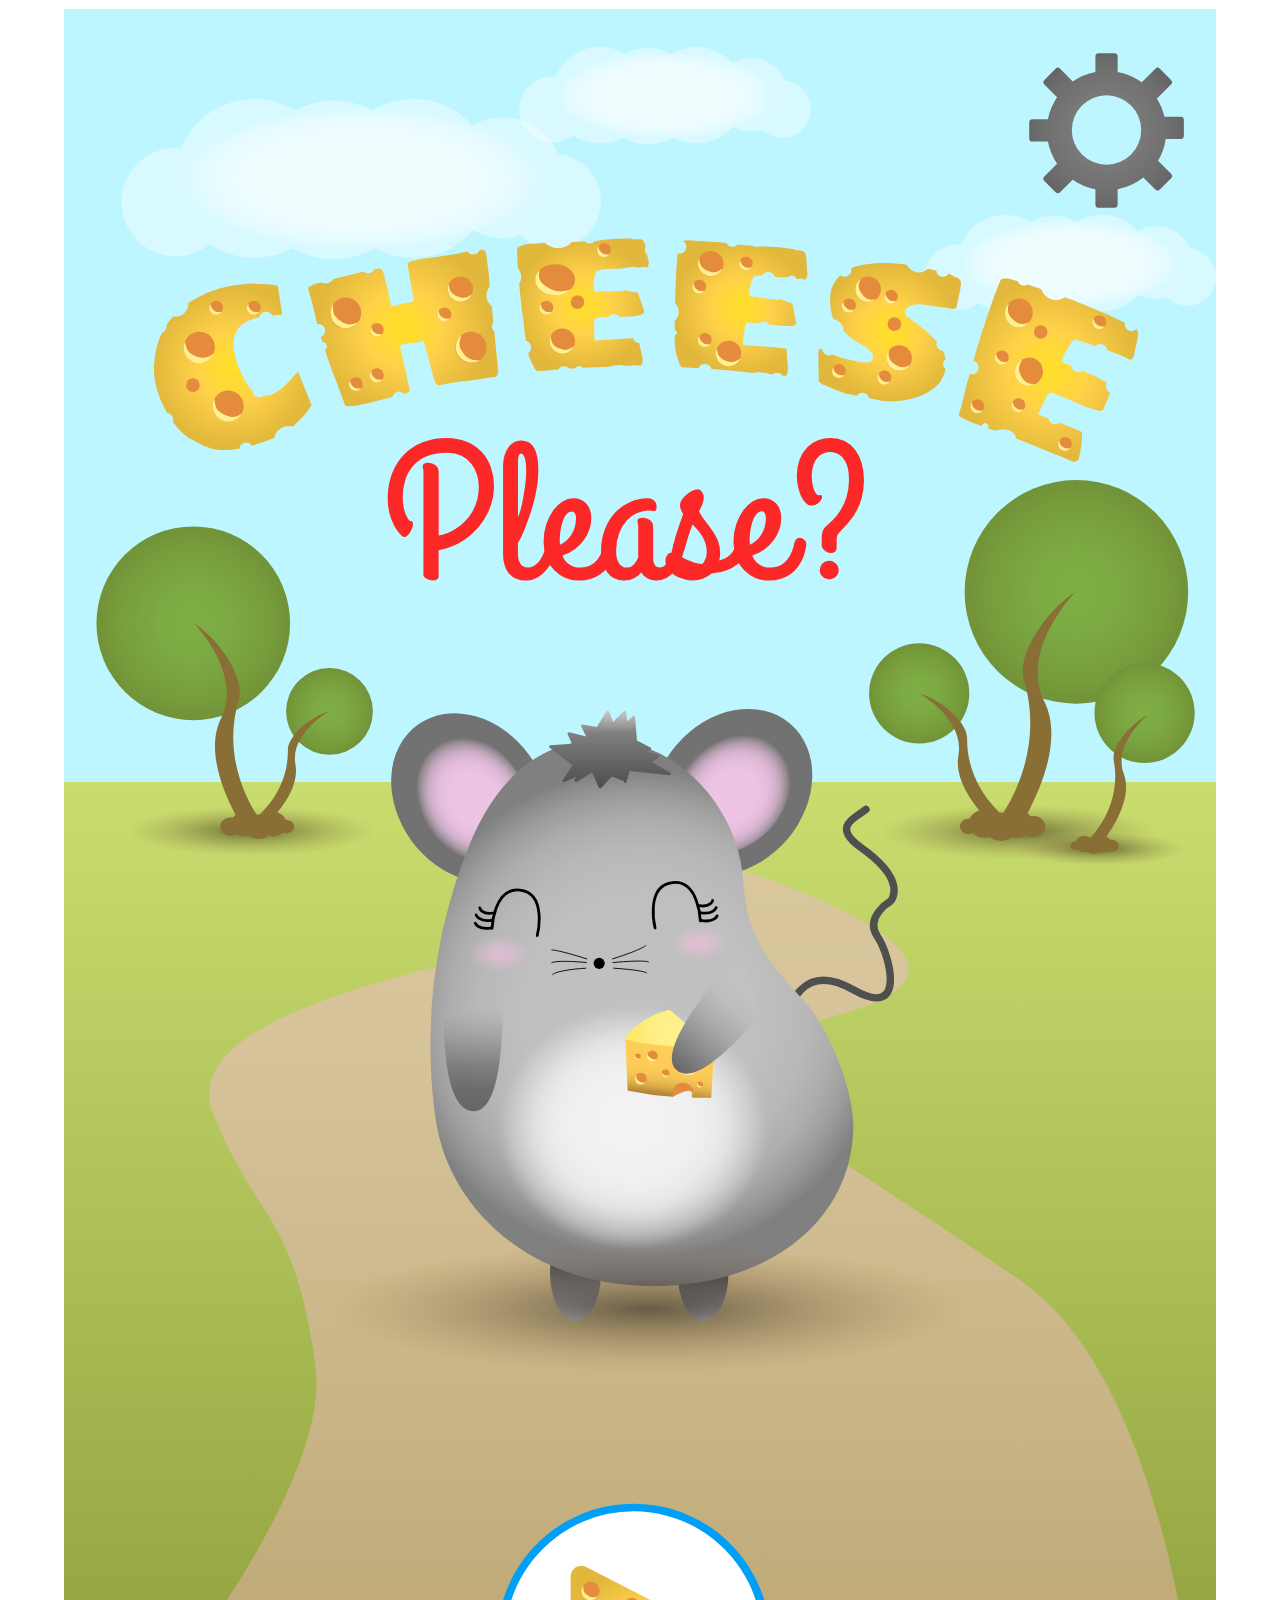
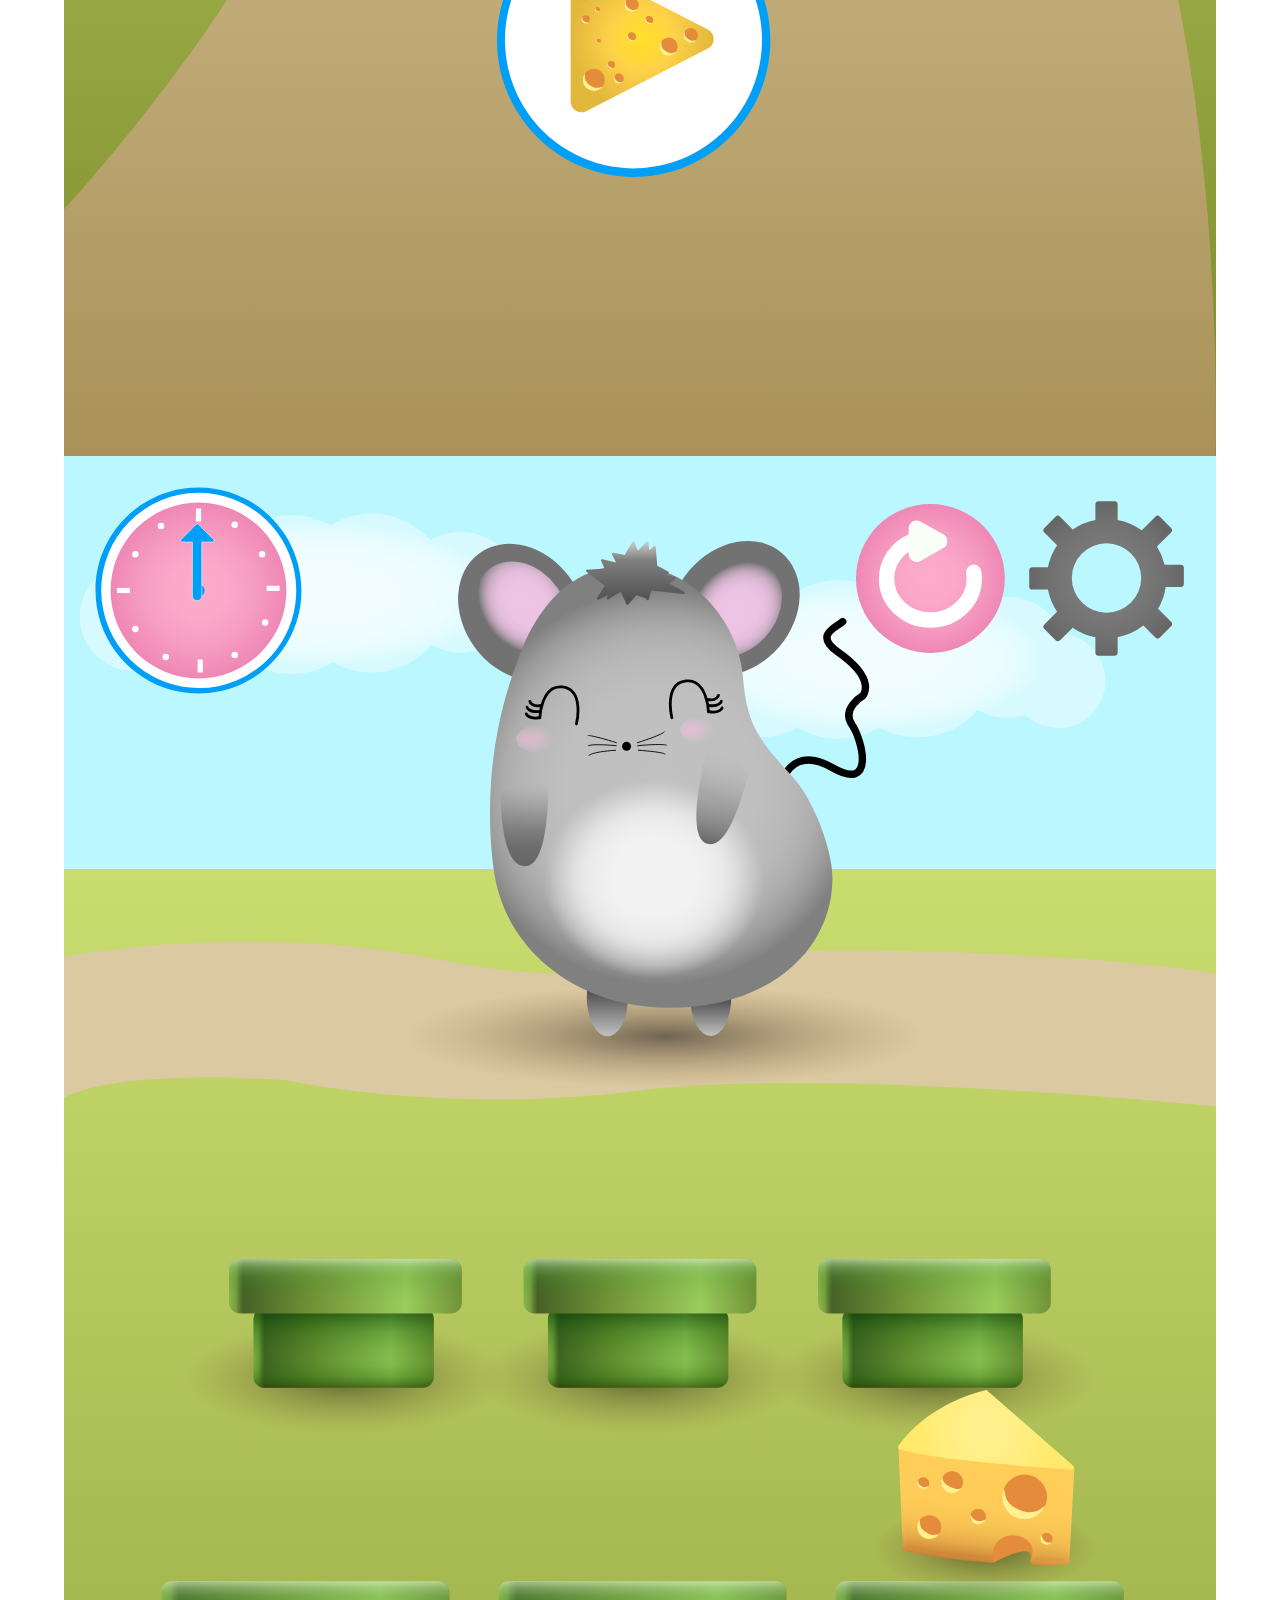
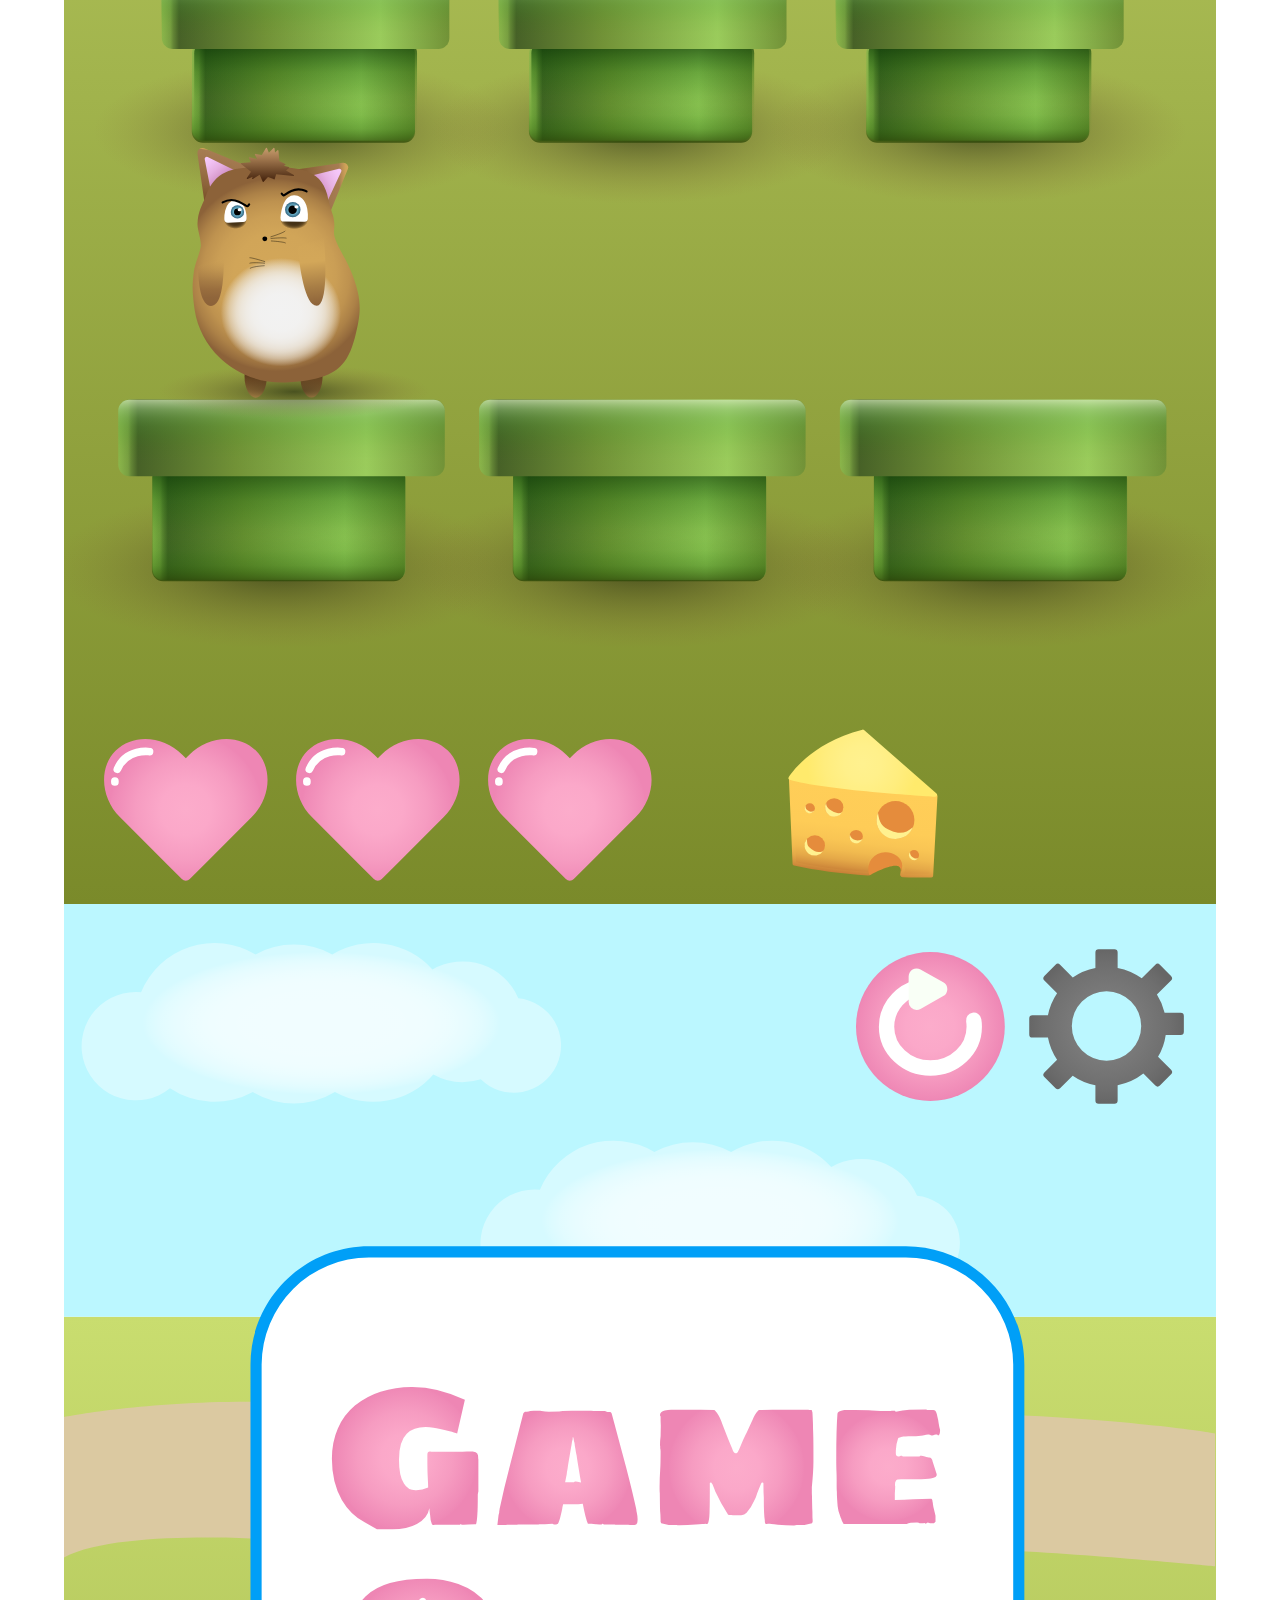
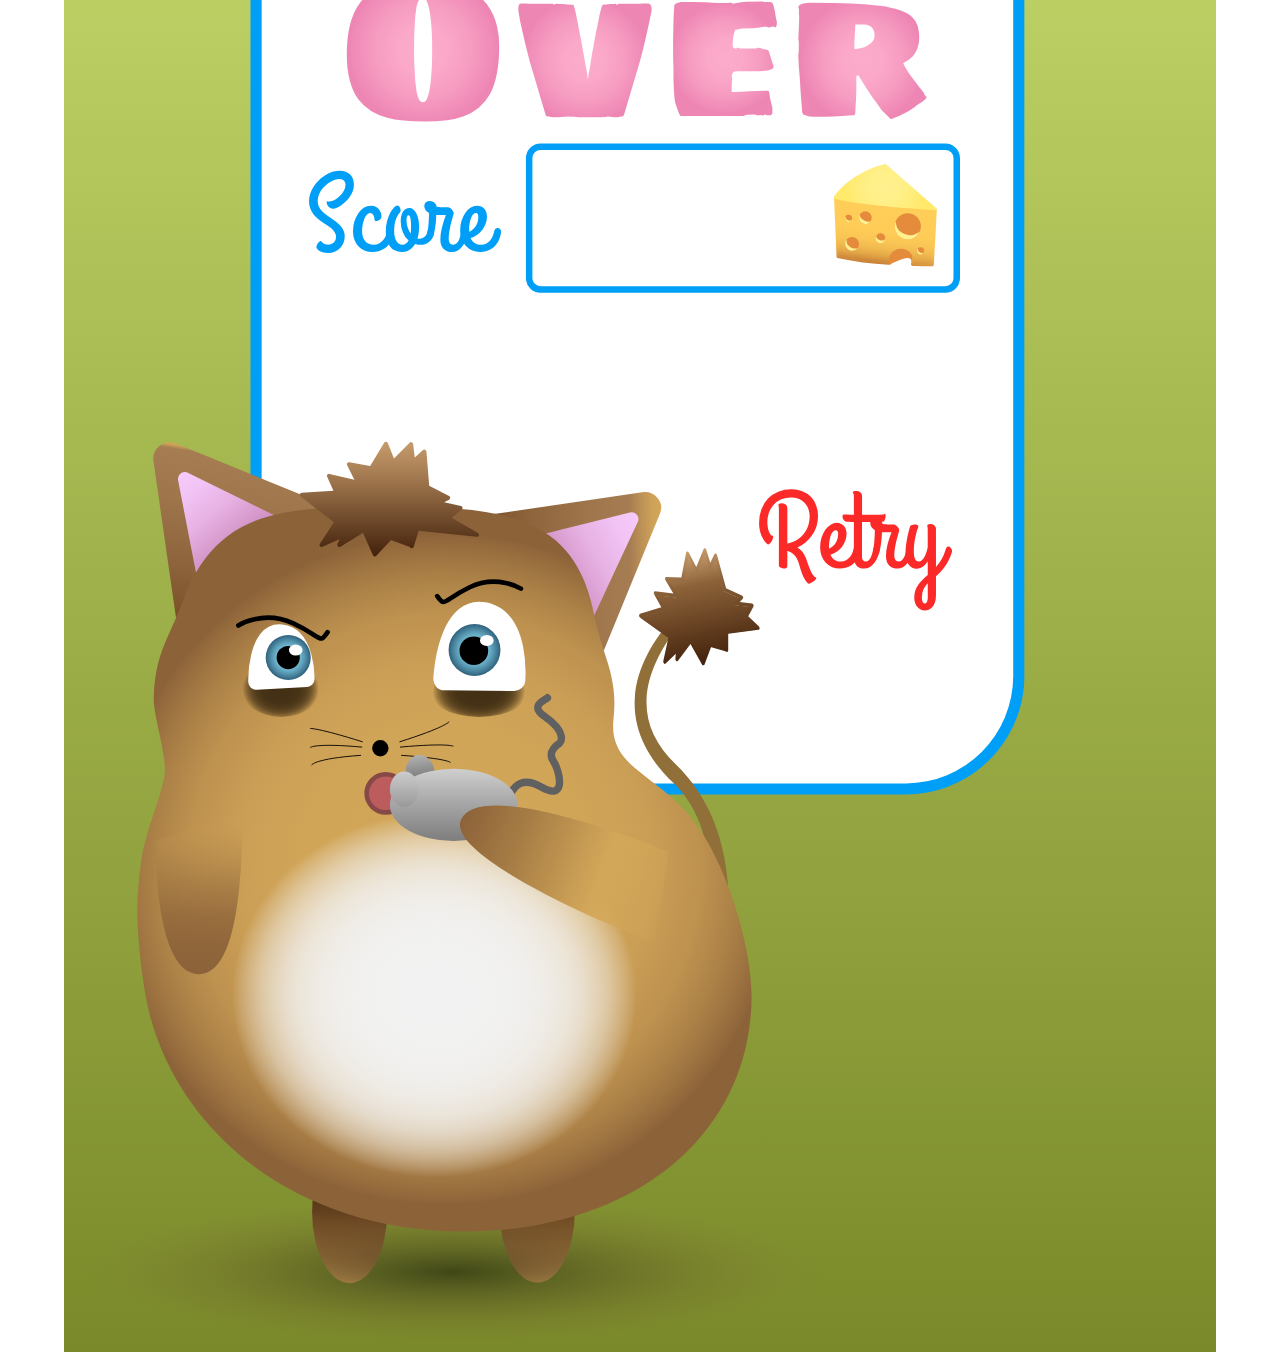
==== index.html @ aaf0aa00 "init" ====
<!DOCTYPE html>
<html lang="da">

<head>
    <meta charset="utf-8">
    <meta name="viewport" content="width=device-width, initial-scale=1.0">
    <title>Cheese Please?</title>
    <link rel="stylesheet" href="styles.css">
</head>

<body>

    <div id="screen">



        <div id="menu_background">
            <div id="play"></div>
            <div id="setting1"></div>
                    <div id="setting_open1">
                        <div id="mute1"></div>
                        <div id="switchicon1_1"></div>
                        <div id="switchicon2_1"></div>
                        <div id="close1"></div>
                    </div>
        </div>



        <div id=game>
            <div id="game_background">

                <div id="game_elements">
                    <div id="cat"></div>
                    <div id="cheese"></div>
                </div>

                <div id="game_ui">
                    <div id="points"></div>
                    <div id="energy1"></div>
                    <div id="energy2"></div>
                    <div id="energy3"></div>
                    <div id="clock"></div>
                    <div id="arrow"></div>
                    <div id="setting2"></div>
                    <div id="setting_open2">
                        <div id="mute2"></div>
                        <div id="switchicon1_2"></div>
                        <div id="switchicon2_2"></div>
                        <div id="close2"></div>
                    </div>
                    <div id="retry"></div>

                </div>


            </div>
        </div>


        <div id="gameover">
            <div id="gameover_background">
                <div id="retry"></div>
                <div id="setting3"></div>
                    <div id="setting_open3">
                        <div id="mute3"></div>
                        <div id="switchicon1_3"></div>
                        <div id="switchicon2_3"></div>
                        <div id="close3"></div>
                    </div>
                    <div id="retrytxt"></div>


            </div>

        </div>


    </div>




</body>

</html>
---- styles.css ----
#screen {}


/*--------------------- menu_background---------------------*/

#menu_background {
    background-image: url("grafik/start.svg");
    background-size: cover;
    width: 90vw;
    height: 160vw;
    margin: auto;
    position: relative;
}

#play {
    background-image: url("grafik/playbutton.svg");
    background-size: 100%;
    width: 25vw;
    height: 25vw;
    left: 32vw;
    top: 115vw;
    position: absolute;
}

#setting1 {
    background-image: url("grafik/settingsicon.svg");
    background-size: 100%;
    width: 15vw;
    height: 15vw;
    left: 74vw;
    top: 2vw;
    position: absolute;
}

/*


#setting_open1 {
    background-image: url("grafik/settings.svg");
    background-size: 100%;
    width: 90vw;
    height: 90vw;
    left: 1.5vw;
    top: 30vw;
    position: absolute;
}


#switchicon1_1 {
    background-image: url("grafik/switchicon1.svg");
    background-size: 100%;
    width: 20vw;
    height: 20vw;
    left: 55vw;
    top: 41vw;
    position: absolute;
}

#switchicon2_1 {
    background-image: url("grafik/switchicon2.svg");
    background-size: 100%;
    width: 20vw;
    height: 20vw;
    left: 55vw;
    top: 53vw;
    position: absolute;
}

#mute1 {
    background-image: url("grafik/mute.svg");
    background-size: 100%;
    width: 20vw;
    height: 20vw;
    left: 55vw;
    top: 28vw;
    position: absolute;
}

#close1 {
    background-image: url("grafik/close.svg");
    background-size: 100%;
    width: 15vw;
    height: 15vw;
    left: 68vw;
    top: 6vw;
    position: absolute;
}
*/


/*--------------------- game_background---------------------*/


#game_background {
    background-image: url("grafik/game.svg");
    background-size: cover;
    width: 90vw;
    height: 160vw;
    margin: auto;
    position: relative;
}

#cheese {
    background-image: url("grafik/cheese.svg");
    background-size: 100%;
    width: 30vw;
    height: 20vw;
    left: 57vw;
    top: 71vw;
    position: absolute;
}

#cat {
    background-image: url("grafik/cat.svg");
    background-size: 100%;
    width: 30vw;
    height: 25vw;
    left: 3vw;
    top: 100vw;
    position: absolute;
}



#energy1 {
    background-image: url("grafik/heart.svg");
    background-size: 100%;
    width: 15vw;
    height: 15vw;
    left: 2vw;
    top: 145vw;
    position: absolute;

}

#energy2 {
    background-image: url("grafik/heart.svg");
    background-size: 100%;
    width: 15vw;
    height: 15vw;
    left: 17vw;
    top: 145vw;
    position: absolute;
}

#energy3 {
    background-image: url("grafik/heart.svg");
    background-size: 100%;
    width: 15vw;
    height: 15vw;
    left: 32vw;
    top: 145vw;
    position: absolute;
}

#clock {
    background-image: url("grafik/clock.svg");
    background-size: 100%;
    width: 17vw;
    height: 17vw;
    left: 2vw;
    top: 2vw;
    position: absolute;

}

#arrow {
    background-image: url("grafik/arrow.svg");
    background-size: 100%;
    width: 4vw;
    height: 7vw;
    left: 8.4vw;
    top: 4.3vw;
    position: absolute;

}

#retry {
    background-image: url("grafik/retry.svg");
    background-size: 100%;
    width: 15vw;
    height: 15vw;
    left: 60vw;
    top: 2vw;
    position: absolute;

}


#setting2 {
    background-image: url("grafik/settingsicon.svg");
    background-size: 100%;
    width: 15vw;
    height: 15vw;
    left: 74vw;
    top: 2vw;
    position: absolute;
}

/*
#setting_open1 {
    background-image: url("grafik/settings.svg");
    background-size: 100%;
    width: 90vw;
    height: 90vw;
    left: 1.5vw;
    top: 30vw;
    position: absolute;
}

#setting_open2 {
    background-image: url("grafik/settings.svg");
    background-size: 100%;
    width: 90vw;
    height: 90vw;
    left: 1.5vw;
    top: 30vw;
    position: absolute;
}

#switchicon1_2 {
    background-image: url("grafik/switchicon1.svg");
    background-size: 100%;
    width: 20vw;
    height: 20vw;
    left: 55vw;
    top: 41vw;
    position: absolute;
}

#switchicon2_2 {
    background-image: url("grafik/switchicon2.svg");
    background-size: 100%;
    width: 20vw;
    height: 20vw;
    left: 55vw;
    top: 53vw;
    position: absolute;
}

#mute2 {
    background-image: url("grafik/mute.svg");
    background-size: 100%;
    width: 20vw;
    height: 20vw;
    left: 55vw;
    top: 28vw;
    position: absolute;
}

#close2 {
    background-image: url("grafik/close.svg");
    background-size: 100%;
    width: 15vw;
    height: 15vw;
    left: 68vw;
    top: 6vw;
    position: absolute;
}
*/

/* ------------------------ gameover-----------------------*/
#gameover_background {
    background-image: url("grafik/gameover.svg");
    background-size: cover;
    width: 90vw;
    height: 160vw;
    margin: auto;
    position: relative;
}

#retrytxt {
    background-image: url("grafik/retrytxt.svg");
    background-size: 100%;
    width: 25vw;
    height: 15vw;
    left: 50vw;
    top: 90vw;
    position: absolute;
    z-index: 1;
}



#setting3 {
    background-image: url("grafik/settingsicon.svg");
    background-size: 100%;
    width: 15vw;
    height: 15vw;
    left: 74vw;
    top: 2vw;
    position: absolute;
}

/*
#setting_open3 {
    background-image: url("grafik/settings.svg");
    background-size: 100%;
    width: 90vw;
    height: 90vw;
    left: 1.5vw;
    top: 30vw;
    position: absolute;
     z-index: 2;
}

#switchicon1_3 {
    background-image: url("grafik/switchicon1.svg");
    background-size: 100%;
    width: 20vw;
    height: 20vw;
    left: 55vw;
    top: 41vw;
    position: absolute;
}

#switchicon2_3 {
    background-image: url("grafik/switchicon2.svg");
    background-size: 100%;
    width: 20vw;
    height: 20vw;
    left: 55vw;
    top: 53vw;
    position: absolute;
}

#mute3 {
    background-image: url("grafik/mute.svg");
    background-size: 100%;
    width: 20vw;
    height: 20vw;
    left: 55vw;
    top: 28vw;
    position: absolute;
}

#close3 {
    background-image: url("grafik/close.svg");
    background-size: 100%;
    width: 15vw;
    height: 15vw;
    left: 68vw;
    top: 6vw;
    position: absolute;
}
*/
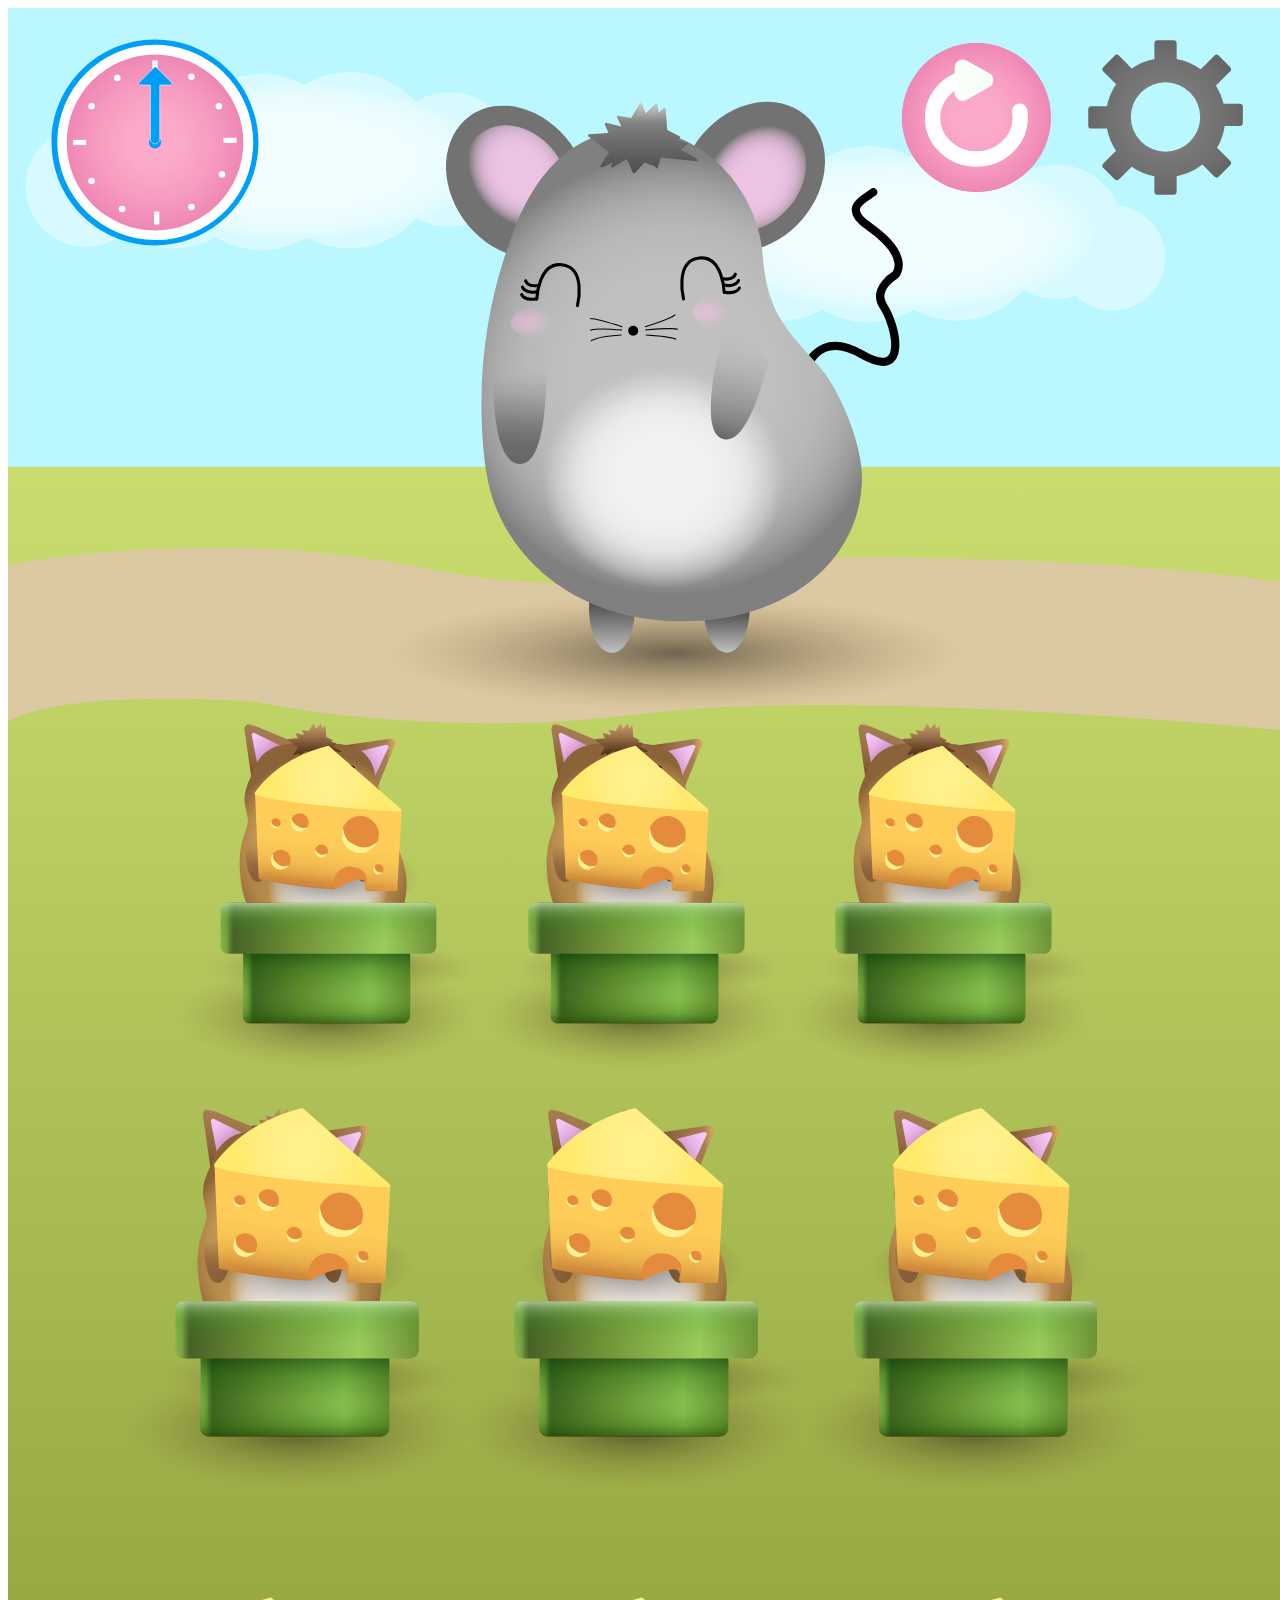
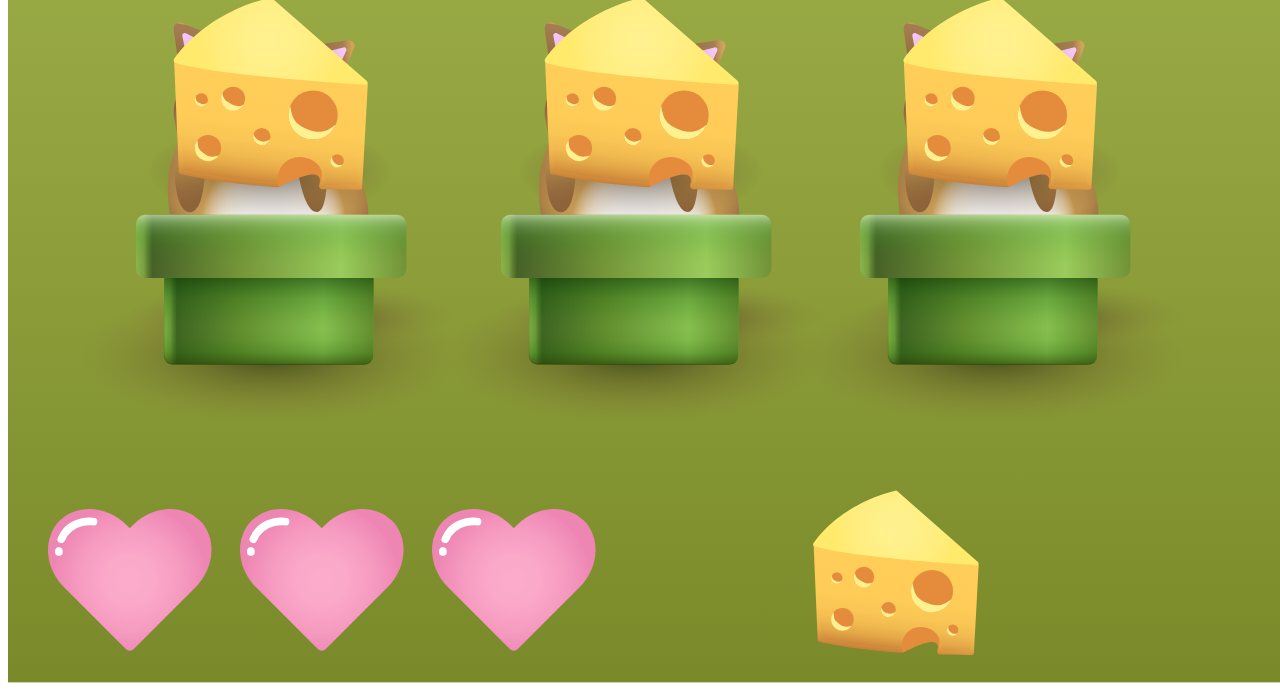
==== commit 6300891a: "animation1" ====
--- a/index.html
+++ b/index.html
@@ -14,25 +14,47 @@
 
 
 
+
         <div id="menu_background">
             <div id="play"></div>
-            <div id="setting1"></div>
-                    <div id="setting_open1">
-                        <div id="mute1"></div>
-                        <div id="switchicon1_1"></div>
-                        <div id="switchicon2_1"></div>
-                        <div id="close1"></div>
-                    </div>
+
         </div>
-
 
 
         <div id=game>
             <div id="game_background">
 
                 <div id="game_elements">
-                    <div id="cat"></div>
-                    <div id="cheese"></div>
+                    <div id="cat1" class="up_down"></div>
+                    <div id="cat2" class="up_down"></div>
+                    <div id="cat3" class="up_down"></div>
+                    <div id="cat4" class="up_down"></div>
+                    <div id="cat5" class="up_down"></div>
+                    <div id="cat6" class="up_down"></div>
+                    <div id="cat7" class="up_down"></div>
+                    <div id="cat8" class="up_down"></div>
+                    <div id="cat9" class="up_down"></div>
+
+                    <div id="cheese1" class="up_down"></div>
+                    <div id="cheese2" class="up_down"></div>
+                    <div id="cheese3" class="up_down"></div>
+                    <div id="cheese4" class="up_down"></div>
+                    <div id="cheese5" class="up_down"></div>
+                    <div id="cheese6" class="up_down"></div>
+                    <div id="cheese7" class="up_down"></div>
+                    <div id="cheese8" class="up_down"></div>
+                    <div id="cheese9" class="up_down"></div>
+
+                    <div id="tube1"></div>
+                    <div id="tube2"></div>
+                    <div id="tube3"></div>
+                    <div id="tube4"></div>
+                    <div id="tube5"></div>
+                    <div id="tube6"></div>
+                    <div id="tube7"></div>
+                    <div id="tube8"></div>
+                    <div id="tube9"></div>
+
                 </div>
 
                 <div id="game_ui">
@@ -41,14 +63,8 @@
                     <div id="energy2"></div>
                     <div id="energy3"></div>
                     <div id="clock"></div>
-                    <div id="arrow"></div>
-                    <div id="setting2"></div>
-                    <div id="setting_open2">
-                        <div id="mute2"></div>
-                        <div id="switchicon1_2"></div>
-                        <div id="switchicon2_2"></div>
-                        <div id="close2"></div>
-                    </div>
+                    <div id="arrow" class="roter"></div>
+
                     <div id="retry"></div>
 
                 </div>
@@ -61,13 +77,7 @@
         <div id="gameover">
             <div id="gameover_background">
                 <div id="retry"></div>
-                <div id="setting3"></div>
-                    <div id="setting_open3">
-                        <div id="mute3"></div>
-                        <div id="switchicon1_3"></div>
-                        <div id="switchicon2_3"></div>
-                        <div id="close3"></div>
-                    </div>
+
                     <div id="retrytxt"></div>
 
 
@@ -75,6 +85,13 @@
 
         </div>
 
+    <div id="setting"></div>
+                    <div id="setting_open">
+                        <div id="mute"></div>
+                        <div id="switchicon1"></div>
+                        <div id="switchicon2"></div>
+                        <div id="close"></div>
+                    </div>
 
     </div>
 
--- a/styles.css
+++ b/styles.css
@@ -1,41 +1,26 @@
-#screen {}
-
-
-/*--------------------- menu_background---------------------*/
-
-#menu_background {
-    background-image: url("grafik/start.svg");
-    background-size: cover;
-    width: 90vw;
-    height: 160vw;
-    margin: auto;
+#screen {
     position: relative;
-}
-
-#play {
-    background-image: url("grafik/playbutton.svg");
-    background-size: 100%;
-    width: 25vw;
-    height: 25vw;
-    left: 32vw;
-    top: 115vw;
-    position: absolute;
-}
-
-#setting1 {
+    width: 100vw;
+    height: 177.78vw;
+
+}
+
+
+/*--------------------- settings---------------------*/
+
+#setting {
     background-image: url("grafik/settingsicon.svg");
     background-size: 100%;
     width: 15vw;
     height: 15vw;
-    left: 74vw;
-    top: 2vw;
-    position: absolute;
-}
+    left: 83vw;
+    top: 1vw;
+    position: absolute;
+}
+
 
 /*
-
-
-#setting_open1 {
+#setting_open {
     background-image: url("grafik/settings.svg");
     background-size: 100%;
     width: 90vw;
@@ -45,8 +30,7 @@
     position: absolute;
 }
 
-
-#switchicon1_1 {
+#switchicon1 {
     background-image: url("grafik/switchicon1.svg");
     background-size: 100%;
     width: 20vw;
@@ -56,7 +40,7 @@
     position: absolute;
 }
 
-#switchicon2_1 {
+#switchicon2 {
     background-image: url("grafik/switchicon2.svg");
     background-size: 100%;
     width: 20vw;
@@ -66,7 +50,7 @@
     position: absolute;
 }
 
-#mute1 {
+#mute {
     background-image: url("grafik/mute.svg");
     background-size: 100%;
     width: 20vw;
@@ -76,7 +60,7 @@
     position: absolute;
 }
 
-#close1 {
+#close {
     background-image: url("grafik/close.svg");
     background-size: 100%;
     width: 15vw;
@@ -88,47 +72,369 @@
 */
 
 
-/*--------------------- game_background---------------------*/
-
+
+
+/*--------------------- START ---------------------*/
+
+/*
+#menu_background {
+
+    background-image: url("grafik/start.svg");
+    background-size: cover;
+    width: 100vw;
+    height: 177.78vw;
+    margin: auto;
+    position: absolute;
+}
+
+#play {
+    background-image: url("grafik/playbutton.svg");
+    background-size: 100%;
+    width: 25vw;
+    height: 25vw;
+    left: 32vw;
+    top: 115vw;
+    position: absolute;
+}
+*/
+
+
+
+
+
+
+/*--------------------- GAME ---------------------*/
+
+#game {
+    position: absolute;
+    width: 100vw;
+    height: 177.78vw;
+}
 
 #game_background {
-    background-image: url("grafik/game.svg");
+    background-image: url("grafik/gamescreen.svg");
     background-size: cover;
-    width: 90vw;
-    height: 160vw;
+    width: 100vw;
+    height: 177.78vw;
     margin: auto;
     position: relative;
 }
 
-#cheese {
+/*--------------------- game element---------------------*/
+
+/*-----------cheese-----------*/
+#cheese1 {
+    background-image: url("grafik/cheese.svg");
+    background-size: 100%;
+    width: 25vw;
+    height: 17vw;
+    left: 12.5vw;
+    top: 56vw;
+    position: absolute;
+}
+
+#cheese2 {
+    background-image: url("grafik/cheese.svg");
+    background-size: 100%;
+    width: 25vw;
+    height: 17vw;
+    left: 36.5vw;
+    top: 56vw;
+    position: absolute;
+}
+
+#cheese3 {
+    background-image: url("grafik/cheese.svg");
+    background-size: 100%;
+    width: 25vw;
+    height: 17vw;
+    left: 60.5vw;
+    top: 56vw;
+    position: absolute;
+}
+
+#cheese4 {
     background-image: url("grafik/cheese.svg");
     background-size: 100%;
     width: 30vw;
     height: 20vw;
-    left: 57vw;
-    top: 71vw;
-    position: absolute;
-}
-
-#cat {
-    background-image: url("grafik/cat.svg");
-    background-size: 100%;
-    width: 30vw;
-    height: 25vw;
-    left: 3vw;
+    left: 8vw;
+    top: 84vw;
+    position: absolute;
+}
+
+#cheese5 {
+    background-image: url("grafik/cheese.svg");
+    background-size: 100%;
+    width: 30vw;
+    height: 20vw;
+    left: 34vw;
+    top: 84vw;
+    position: absolute;
+}
+
+#cheese6 {
+    background-image: url("grafik/cheese.svg");
+    background-size: 100%;
+    width: 30vw;
+    height: 20vw;
+    left: 61vw;
+    top: 84vw;
+    position: absolute;
+}
+
+#cheese7 {
+    background-image: url("grafik/cheese.svg");
+    background-size: 100%;
+    width: 33vw;
+    height: 23vw;
+    left: 4vw;
+    top: 122vw;
+    position: absolute;
+}
+
+#cheese8 {
+    background-image: url("grafik/cheese.svg");
+    background-size: 100%;
+    width: 33vw;
+    height: 23vw;
+    left: 33vw;
+    top: 122vw;
+    position: absolute;
+}
+
+#cheese9 {
+    background-image: url("grafik/cheese.svg");
+    background-size: 100%;
+    width: 33vw;
+    height: 23vw;
+    left: 61vw;
+    top: 122vw;
+    position: absolute;
+}
+
+/*-----------cat-----------*/
+#cat1 {
+    background-image: url("grafik/cat.svg");
+    background-size: 100%;
+    width: 30vw;
+    height: 25vw;
+    left: 11vw;
+    top: 55vw;
+    position: absolute;
+}
+
+#cat2 {
+    background-image: url("grafik/cat.svg");
+    background-size: 100%;
+    width: 30vw;
+    height: 25vw;
+    left: 35vw;
+    top: 55vw;
+    position: absolute;
+}
+
+#cat3 {
+    background-image: url("grafik/cat.svg");
+    background-size: 100%;
+    width: 30vw;
+    height: 25vw;
+    left: 59vw;
+    top: 55vw;
+    position: absolute;
+}
+
+#cat4 {
+    background-image: url("grafik/cat.svg");
+    background-size: 100%;
+    width: 33vw;
+    height: 25vw;
+    left: 7vw;
+    top: 85vw;
+    position: absolute;
+}
+
+#cat5 {
+    background-image: url("grafik/cat.svg");
+    background-size: 100%;
+    width: 33vw;
+    height: 25vw;
+    left: 34vw;
+    top: 85vw;
+    position: absolute;
+}
+
+#cat6 {
+    background-image: url("grafik/cat.svg");
+    background-size: 100%;
+    width: 33vw;
+    height: 25vw;
+    left: 61vw;
+    top: 85vw;
+    position: absolute;
+}
+
+#cat7 {
+    background-image: url("grafik/cat.svg");
+    background-size: 100%;
+    width: 36vw;
+    height: 27vw;
+    left: 4vw;
+    top: 125vw;
+    position: absolute;
+}
+
+#cat8 {
+    background-image: url("grafik/cat.svg");
+    background-size: 100%;
+    width: 36vw;
+    height: 27vw;
+    left: 33vw;
+    top: 125vw;
+    position: absolute;
+}
+
+#cat9 {
+    background-image: url("grafik/cat.svg");
+    background-size: 100%;
+    width: 36vw;
+    height: 27vw;
+    left: 61vw;
+    top: 125vw;
+    position: absolute;
+}
+
+
+
+.up_down {
+    animation-name: up_down_kf;
+    animation-duration: 1.5s;
+    animation-iteration-count: infinite;
+
+
+}
+
+
+@keyframes up_down_kf {
+
+    0%,
+    100% {
+        transform: translateY(15vw);
+    }
+
+    50% {
+        transform: translateY(0vw);
+    }
+
+
+}
+
+
+
+
+
+/*-----------tube-----------*/
+#tube1 {
+    background-image: url("grafik/tube.svg");
+    background-size: 100%;
+    width: 30vw;
+    height: 18vw;
+    left: 5.5vw;
+    top: 140vw;
+    position: absolute;
+}
+
+#tube2 {
+    background-image: url("grafik/tube.svg");
+    background-size: 100%;
+    width: 30vw;
+    height: 18vw;
+    left: 34vw;
+    top: 140vw;
+    position: absolute;
+}
+
+#tube3 {
+    background-image: url("grafik/tube.svg");
+    background-size: 100%;
+    width: 30vw;
+    height: 18vw;
+    left: 62vw;
+    top: 140vw;
+    position: absolute;
+}
+
+
+#tube4 {
+    background-image: url("grafik/tube.svg");
+    background-size: 100%;
+    width: 27vw;
+    height: 16vw;
+    left: 9vw;
     top: 100vw;
     position: absolute;
 }
 
-
-
+#tube5 {
+    background-image: url("grafik/tube.svg");
+    background-size: 100%;
+    width: 27vw;
+    height: 16vw;
+    left: 35.5vw;
+    top: 100vw;
+    position: absolute;
+}
+
+#tube6 {
+    background-image: url("grafik/tube.svg");
+    background-size: 100%;
+    width: 27vw;
+    height: 16vw;
+    left: 62vw;
+    top: 100vw;
+    position: absolute;
+}
+
+
+#tube7 {
+    background-image: url("grafik/tube.svg");
+    background-size: 100%;
+    width: 24vw;
+    height: 15vw;
+    left: 13vw;
+    top: 69vw;
+    position: absolute;
+}
+
+#tube8 {
+    background-image: url("grafik/tube.svg");
+    background-size: 100%;
+    width: 24vw;
+    height: 15vw;
+    left: 37vw;
+    top: 69vw;
+    position: absolute;
+}
+
+#tube9 {
+    background-image: url("grafik/tube.svg");
+    background-size: 100%;
+    width: 24vw;
+    height: 15vw;
+    left: 61vw;
+    top: 69vw;
+    position: absolute;
+}
+
+
+/*--------------------- game UI---------------------*/
 #energy1 {
     background-image: url("grafik/heart.svg");
     background-size: 100%;
     width: 15vw;
     height: 15vw;
     left: 2vw;
-    top: 145vw;
+    top: 162vw;
     position: absolute;
 
 }
@@ -139,7 +445,7 @@
     width: 15vw;
     height: 15vw;
     left: 17vw;
-    top: 145vw;
+    top: 162vw;
     position: absolute;
 }
 
@@ -149,7 +455,7 @@
     width: 15vw;
     height: 15vw;
     left: 32vw;
-    top: 145vw;
+    top: 162vw;
     position: absolute;
 }
 
@@ -158,10 +464,9 @@
     background-size: 100%;
     width: 17vw;
     height: 17vw;
-    left: 2vw;
+    left: 3vw;
     top: 2vw;
     position: absolute;
-
 }
 
 #arrow {
@@ -169,104 +474,62 @@
     background-size: 100%;
     width: 4vw;
     height: 7vw;
-    left: 8.4vw;
-    top: 4.3vw;
-    position: absolute;
-
-}
+    left: 9.5vw;
+    top: 3.6vw;
+    position: absolute;
+
+}
+
+
+.roter {
+    animation-name: roter_kf;
+    animation-duration: 60s;
+    animation-iteration-count: infinite;
+    animation-timing-function: linear;
+    transform-origin: bottom;
+}
+
+
+@keyframes roter_kf {
+    0% {
+        transform: rotate(0deg);
+
+    }
+
+    100% {
+        transform: rotate(360deg);
+    }
+}
+
 
 #retry {
     background-image: url("grafik/retry.svg");
     background-size: 100%;
     width: 15vw;
     height: 15vw;
-    left: 60vw;
-    top: 2vw;
-    position: absolute;
-
-}
-
-
-#setting2 {
-    background-image: url("grafik/settingsicon.svg");
-    background-size: 100%;
-    width: 15vw;
-    height: 15vw;
-    left: 74vw;
-    top: 2vw;
-    position: absolute;
-}
-
+    left: 68vw;
+    top: 1vw;
+    position: absolute;
+
+}
+
+
+
+
+
+/* ------------------------ GAMEOVER-----------------------*/
 /*
-#setting_open1 {
-    background-image: url("grafik/settings.svg");
-    background-size: 100%;
-    width: 90vw;
-    height: 90vw;
-    left: 1.5vw;
-    top: 30vw;
-    position: absolute;
-}
-
-#setting_open2 {
-    background-image: url("grafik/settings.svg");
-    background-size: 100%;
-    width: 90vw;
-    height: 90vw;
-    left: 1.5vw;
-    top: 30vw;
-    position: absolute;
-}
-
-#switchicon1_2 {
-    background-image: url("grafik/switchicon1.svg");
-    background-size: 100%;
-    width: 20vw;
-    height: 20vw;
-    left: 55vw;
-    top: 41vw;
-    position: absolute;
-}
-
-#switchicon2_2 {
-    background-image: url("grafik/switchicon2.svg");
-    background-size: 100%;
-    width: 20vw;
-    height: 20vw;
-    left: 55vw;
-    top: 53vw;
-    position: absolute;
-}
-
-#mute2 {
-    background-image: url("grafik/mute.svg");
-    background-size: 100%;
-    width: 20vw;
-    height: 20vw;
-    left: 55vw;
-    top: 28vw;
-    position: absolute;
-}
-
-#close2 {
-    background-image: url("grafik/close.svg");
-    background-size: 100%;
-    width: 15vw;
-    height: 15vw;
-    left: 68vw;
-    top: 6vw;
-    position: absolute;
-}
-*/
-
-/* ------------------------ gameover-----------------------*/
+#gameover {
+    position: absolute;
+}
+
 #gameover_background {
     background-image: url("grafik/gameover.svg");
     background-size: cover;
-    width: 90vw;
-    height: 160vw;
+    width: 100vw;
+    height: 177.78vw;
     margin: auto;
-    position: relative;
+
 }
 
 #retrytxt {
@@ -279,68 +542,4 @@
     position: absolute;
     z-index: 1;
 }
-
-
-
-#setting3 {
-    background-image: url("grafik/settingsicon.svg");
-    background-size: 100%;
-    width: 15vw;
-    height: 15vw;
-    left: 74vw;
-    top: 2vw;
-    position: absolute;
-}
-
-/*
-#setting_open3 {
-    background-image: url("grafik/settings.svg");
-    background-size: 100%;
-    width: 90vw;
-    height: 90vw;
-    left: 1.5vw;
-    top: 30vw;
-    position: absolute;
-     z-index: 2;
-}
-
-#switchicon1_3 {
-    background-image: url("grafik/switchicon1.svg");
-    background-size: 100%;
-    width: 20vw;
-    height: 20vw;
-    left: 55vw;
-    top: 41vw;
-    position: absolute;
-}
-
-#switchicon2_3 {
-    background-image: url("grafik/switchicon2.svg");
-    background-size: 100%;
-    width: 20vw;
-    height: 20vw;
-    left: 55vw;
-    top: 53vw;
-    position: absolute;
-}
-
-#mute3 {
-    background-image: url("grafik/mute.svg");
-    background-size: 100%;
-    width: 20vw;
-    height: 20vw;
-    left: 55vw;
-    top: 28vw;
-    position: absolute;
-}
-
-#close3 {
-    background-image: url("grafik/close.svg");
-    background-size: 100%;
-    width: 15vw;
-    height: 15vw;
-    left: 68vw;
-    top: 6vw;
-    position: absolute;
-}
 */
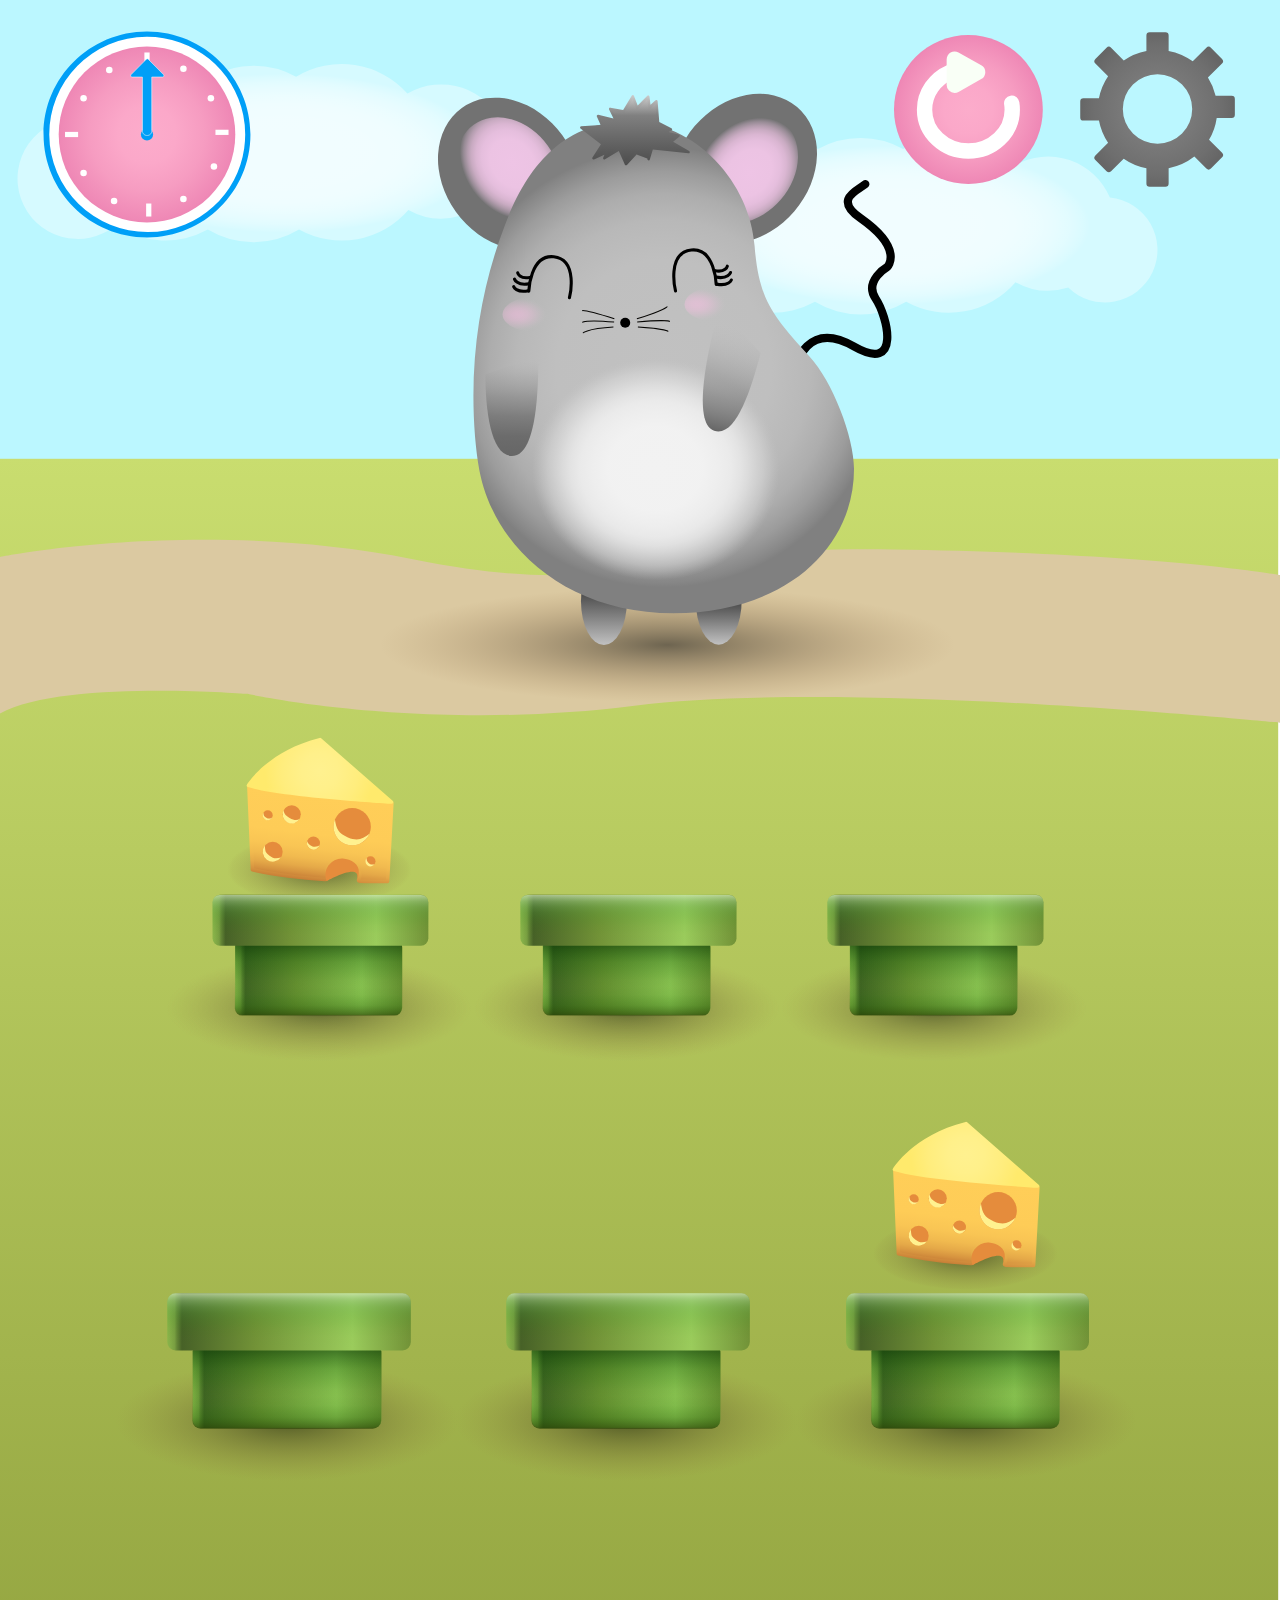
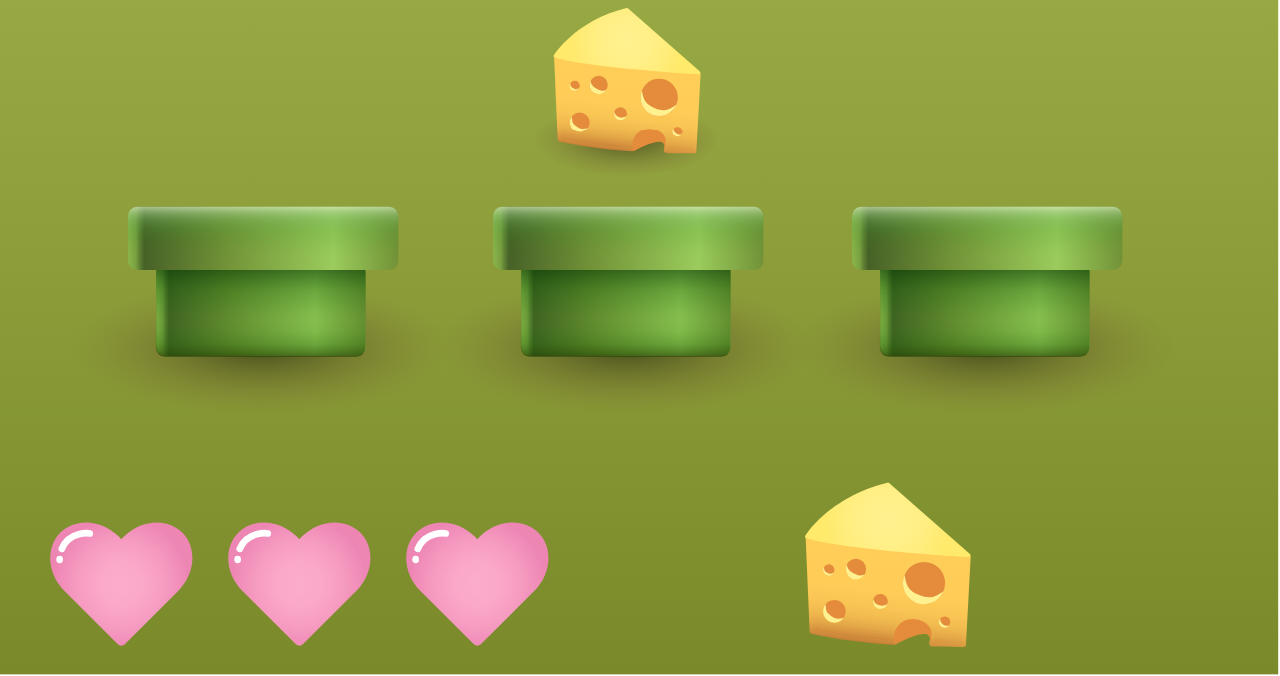
==== commit 1e1fd912: "03.02.05" ====
--- a/index.html
+++ b/index.html
@@ -1,11 +1,12 @@
 <!DOCTYPE html>
-<html lang="da">
+<html lang="en">
 
 <head>
     <meta charset="utf-8">
     <meta name="viewport" content="width=device-width, initial-scale=1.0">
     <title>Cheese Please?</title>
     <link rel="stylesheet" href="styles.css">
+    <link href="https://fonts.googleapis.com/css?family=Sigmar+One" rel="stylesheet">
 </head>
 
 <body>
@@ -14,36 +15,19 @@
 
 
 
-
-        <div id="menu_background">
-            <div id="play"></div>
-
-        </div>
-
-
         <div id=game>
             <div id="game_background">
 
                 <div id="game_elements">
-                    <div id="cat1" class="up_down"></div>
-                    <div id="cat2" class="up_down"></div>
-                    <div id="cat3" class="up_down"></div>
-                    <div id="cat4" class="up_down"></div>
-                    <div id="cat5" class="up_down"></div>
-                    <div id="cat6" class="up_down"></div>
-                    <div id="cat7" class="up_down"></div>
-                    <div id="cat8" class="up_down"></div>
-                    <div id="cat9" class="up_down"></div>
 
-                    <div id="cheese1" class="up_down"></div>
-                    <div id="cheese2" class="up_down"></div>
-                    <div id="cheese3" class="up_down"></div>
-                    <div id="cheese4" class="up_down"></div>
-                    <div id="cheese5" class="up_down"></div>
-                    <div id="cheese6" class="up_down"></div>
-                    <div id="cheese7" class="up_down"></div>
-                    <div id="cheese8" class="up_down"></div>
-                    <div id="cheese9" class="up_down"></div>
+
+                    <div id="element1" class="type2 box1"></div>
+                    <div id="element2" class="type2 box6"></div>
+                    <div id="element3" class="type2 box8"></div>
+
+
+
+
 
                     <div id="tube1"></div>
                     <div id="tube2"></div>
@@ -57,11 +41,17 @@
 
                 </div>
 
+
                 <div id="game_ui">
-                    <div id="points"></div>
-                    <div id="energy1"></div>
-                    <div id="energy2"></div>
-                    <div id="energy3"></div>
+
+
+                    <div id="energy">
+                        <div id="heart1" class="heart"></div>
+                        <div id="heart2" class="heart"></div>
+                        <div id="heart3" class="heart"></div>
+                    </div>
+
+
                     <div id="clock"></div>
                     <div id="arrow" class="roter"></div>
 
@@ -73,30 +63,49 @@
             </div>
         </div>
 
+        <div id="start" class="hide">
+            <div id="play"></div>
 
-        <div id="gameover">
+        </div>
+
+
+        <div id="gameover" class="hide">
             <div id="gameover_background">
                 <div id="retry"></div>
 
-                    <div id="retrytxt"></div>
+                <div id="retrytxt"></div>
 
 
             </div>
 
         </div>
 
-    <div id="setting"></div>
-                    <div id="setting_open">
-                        <div id="mute"></div>
-                        <div id="switchicon1"></div>
-                        <div id="switchicon2"></div>
-                        <div id="close"></div>
-                    </div>
+        <div id="victory" class="hide">
+            <div id="victory_background"></div>
+            <div id="retry"></div>
+
+            <div id="retrytxt"></div>
+
+
+        </div>
+
+
+        <div id="setting_open" class="hide">
+            <div id="sound"></div>
+            <div id="mute"></div>
+            <div id="switchbox1"></div>
+            <div id="switch1"></div>
+            <div id="switchbox2"></div>
+            <div id="switch2"></div>
+            <div id="close"></div>
+        </div>
+        <div id="setting"></div>
 
     </div>
 
+    <div id="score"></div>
 
-
+    <script src="script.js"></script>
 
 </body>
 
--- a/styles.css
+++ b/styles.css
@@ -2,8 +2,137 @@
     position: relative;
     width: 100vw;
     height: 177.78vw;
-
-}
+    overflow: hidden;
+
+    /*  touch-action: none;*/
+    -moz-user-select: none;
+    -webkit-user-select: none;
+    user-select: none;
+
+}
+
+body {
+    margin: 0;
+}
+
+
+
+/*---------------------- effekter ---------------------*/
+
+.hide {
+    visibility: hidden;
+}
+
+.show {
+    visibility: visible;
+}
+
+.blur {
+    filter: blur(5px) brightness(80%);
+}
+
+
+.fade_out {
+    animation-name: fadeout_kf;
+    animation-duration: .5s;
+    animation-iteration-count: 1;
+    animation-fill-mode: forwards;
+}
+
+@keyframes fadeout_kf {
+    0% {
+        opacity: 1;
+    }
+
+    100% {
+        opacity: 0;
+    }
+}
+
+.pulse {
+    animation-name: pulse_kf;
+    animation-duration: 0.7s;
+    animation-iteration-count: infinite;
+    animation-direction: alternate;
+    animation-timing-function: ease-in;
+}
+
+
+@keyframes pulse_kf {
+    0% {
+        transform: scale(0.9);
+    }
+
+    100% {
+        transform: scale(1);
+    }
+}
+
+
+
+
+
+.slide {
+    animation-name: slide_kf;
+    animation-duration: 1.5s;
+    animation-iteration-count: 1;
+}
+
+@keyframes slide_kf {
+
+    0%,
+    100% {
+        transform: translateX(7vw);
+    }
+
+    50% {
+        transform: translateX(0vw);
+    }
+}
+
+
+
+
+.up_down {
+    animation-name: up_down_kf;
+    animation-duration: 1.5s;
+    animation-iteration-count: infinite;
+}
+
+@keyframes up_down_kf {
+
+    0%,
+    100% {
+        transform: translateY(17vw);
+    }
+
+    50% {
+        transform: translateY(0vw);
+    }
+}
+
+
+
+
+
+.dissappear {
+    animation-name: dissappear_kf;
+    animation-duration: .5s;
+    animation-iteration-count: 1;
+    animation-timing-function: cubic-bezier(.59, -0.56, .77, 1.34);
+    animation-fill-mode: forwards;
+}
+
+@keyframes dissappear_kf {
+    from {
+        transform: scale(1);
+    }
+
+    to {
+        transform: scale(0);
+    }
+}
+
 
 
 /*--------------------- settings---------------------*/
@@ -18,10 +147,8 @@
     position: absolute;
 }
 
-
-/*
 #setting_open {
-    background-image: url("grafik/settings.svg");
+    background-image: url("grafik/setting.svg");
     background-size: 100%;
     width: 90vw;
     height: 90vw;
@@ -30,35 +157,49 @@
     position: absolute;
 }
 
-#switchicon1 {
-    background-image: url("grafik/switchicon1.svg");
+#switchbox1 {
+    background-image: url("grafik/switchbox.svg");
     background-size: 100%;
     width: 20vw;
     height: 20vw;
     left: 55vw;
-    top: 41vw;
-    position: absolute;
-}
-
-#switchicon2 {
-    background-image: url("grafik/switchicon2.svg");
+    top: 30vw;
+    position: absolute;
+}
+
+#switch1 {
+    background-image: url("grafik/switch.svg");
     background-size: 100%;
     width: 20vw;
     height: 20vw;
     left: 55vw;
-    top: 53vw;
-    position: absolute;
-}
-
-#mute {
-    background-image: url("grafik/mute.svg");
+    top: 30vw;
+    position: absolute;
+}
+
+#switchbox2 {
+    background-image: url("grafik/switchbox.svg");
     background-size: 100%;
     width: 20vw;
     height: 20vw;
     left: 55vw;
-    top: 28vw;
-    position: absolute;
-}
+    top: 43vw;
+    position: absolute;
+}
+
+#switch2 {
+    background-image: url("grafik/switch.svg");
+    background-size: 100%;
+    width: 20vw;
+    height: 20vw;
+    left: 55vw;
+    top: 43vw;
+    position: absolute;
+}
+
+
+
+
 
 #close {
     background-image: url("grafik/close.svg");
@@ -69,18 +210,18 @@
     top: 6vw;
     position: absolute;
 }
-*/
+
 
 
 
 
 /*--------------------- START ---------------------*/
 
-/*
-#menu_background {
+#start {
 
     background-image: url("grafik/start.svg");
-    background-size: cover;
+    background-color: rgba(240, 248, 255, 0.75);
+    background-size: 100%;
     width: 100vw;
     height: 177.78vw;
     margin: auto;
@@ -92,11 +233,10 @@
     background-size: 100%;
     width: 25vw;
     height: 25vw;
-    left: 32vw;
-    top: 115vw;
-    position: absolute;
-}
-*/
+    left: 36vw;
+    top: 125vw;
+    position: absolute;
+}
 
 
 
@@ -120,214 +260,164 @@
     position: relative;
 }
 
+
+
+#score {
+    color: pink;
+    position: absolute;
+    font-family: 'Sigmar One', cursive;
+    top: 165vw;
+    left: 78vw;
+    font-size: 1.8rem;
+    font-weight: 900;
+}
+
+
+
+#energy {
+    position: absolute;
+    top: 164vw;
+    left: 3vw;
+    display: flex;
+    justify-content: flex-start;
+    */
+}
+
+.heart {
+    width: 13vw;
+    height: 13vw;
+    background-image: url("grafik/heart.svg");
+    background-size: 100%;
+    margin-right: 0.9vw;
+}
+
 /*--------------------- game element---------------------*/
 
-/*-----------cheese-----------*/
-#cheese1 {
+/*cat*/
+.type1 {
+    position: absolute;
+    width: 18vw;
+    height: 24vw;
+    background-image: url("grafik/cat.svg");
+    background-size: 100%;
+    cursor: pointer;
+}
+
+/*cheese*/
+.type2 {
+    position: absolute;
+    width: 18vw;
+    height: 24vw;
     background-image: url("grafik/cheese.svg");
     background-size: 100%;
+    cursor: pointer;
+}
+
+
+
+/*----  1 ----*/
+
+.box1 {
     width: 25vw;
     height: 17vw;
+    top: 56vw;
     left: 12.5vw;
+    overflow: hidden;
+
+}
+
+
+/*----  2 ----*/
+
+.box2 {
+    width: 25vw;
+    height: 17vw;
     top: 56vw;
-    position: absolute;
-}
-
-#cheese2 {
-    background-image: url("grafik/cheese.svg");
-    background-size: 100%;
+    left: 36vw;
+    overflow: hidden;
+}
+
+
+
+/*----  3 ----*/
+
+.box3 {
     width: 25vw;
     height: 17vw;
+    top: 56vw;
+    left: 61vw;
+    overflow: hidden;
+}
+
+
+/*----  4 ----*/
+
+.box4 {
+    width: 25vw;
+    height: 17vw;
+    top: 86vw;
+    left: 10vw;
+    overflow: hidden;
+}
+
+
+/*----  5 ----*/
+
+.box5 {
+    width: 25vw;
+    height: 17vw;
+    top: 86vw;
+    left: 37vw;
+    overflow: hidden;
+}
+
+
+
+/*----  6 ----*/
+
+.box6 {
+    width: 25vw;
+    height: 17vw;
+    top: 86vw;
+    left: 63vw;
+    overflow: hidden;
+}
+
+
+
+/*----  7 ----*/
+
+.box7 {
+    width: 25vw;
+    height: 20vw;
+    top: 124vw;
+    left: 8vw;
+    overflow: hidden;
+}
+
+
+/*----  8 ----*/
+
+.box8 {
+    width: 25vw;
+    height: 20vw;
+    top: 124vw;
     left: 36.5vw;
-    top: 56vw;
-    position: absolute;
-}
-
-#cheese3 {
-    background-image: url("grafik/cheese.svg");
-    background-size: 100%;
-    width: 25vw;
-    height: 17vw;
-    left: 60.5vw;
-    top: 56vw;
-    position: absolute;
-}
-
-#cheese4 {
-    background-image: url("grafik/cheese.svg");
-    background-size: 100%;
-    width: 30vw;
+    overflow: hidden;
+}
+
+
+
+/*----  9 ----*/
+
+.box9 {
+    width: 25vw;
     height: 20vw;
-    left: 8vw;
-    top: 84vw;
-    position: absolute;
-}
-
-#cheese5 {
-    background-image: url("grafik/cheese.svg");
-    background-size: 100%;
-    width: 30vw;
-    height: 20vw;
-    left: 34vw;
-    top: 84vw;
-    position: absolute;
-}
-
-#cheese6 {
-    background-image: url("grafik/cheese.svg");
-    background-size: 100%;
-    width: 30vw;
-    height: 20vw;
-    left: 61vw;
-    top: 84vw;
-    position: absolute;
-}
-
-#cheese7 {
-    background-image: url("grafik/cheese.svg");
-    background-size: 100%;
-    width: 33vw;
-    height: 23vw;
-    left: 4vw;
-    top: 122vw;
-    position: absolute;
-}
-
-#cheese8 {
-    background-image: url("grafik/cheese.svg");
-    background-size: 100%;
-    width: 33vw;
-    height: 23vw;
-    left: 33vw;
-    top: 122vw;
-    position: absolute;
-}
-
-#cheese9 {
-    background-image: url("grafik/cheese.svg");
-    background-size: 100%;
-    width: 33vw;
-    height: 23vw;
-    left: 61vw;
-    top: 122vw;
-    position: absolute;
-}
-
-/*-----------cat-----------*/
-#cat1 {
-    background-image: url("grafik/cat.svg");
-    background-size: 100%;
-    width: 30vw;
-    height: 25vw;
-    left: 11vw;
-    top: 55vw;
-    position: absolute;
-}
-
-#cat2 {
-    background-image: url("grafik/cat.svg");
-    background-size: 100%;
-    width: 30vw;
-    height: 25vw;
-    left: 35vw;
-    top: 55vw;
-    position: absolute;
-}
-
-#cat3 {
-    background-image: url("grafik/cat.svg");
-    background-size: 100%;
-    width: 30vw;
-    height: 25vw;
-    left: 59vw;
-    top: 55vw;
-    position: absolute;
-}
-
-#cat4 {
-    background-image: url("grafik/cat.svg");
-    background-size: 100%;
-    width: 33vw;
-    height: 25vw;
-    left: 7vw;
-    top: 85vw;
-    position: absolute;
-}
-
-#cat5 {
-    background-image: url("grafik/cat.svg");
-    background-size: 100%;
-    width: 33vw;
-    height: 25vw;
-    left: 34vw;
-    top: 85vw;
-    position: absolute;
-}
-
-#cat6 {
-    background-image: url("grafik/cat.svg");
-    background-size: 100%;
-    width: 33vw;
-    height: 25vw;
-    left: 61vw;
-    top: 85vw;
-    position: absolute;
-}
-
-#cat7 {
-    background-image: url("grafik/cat.svg");
-    background-size: 100%;
-    width: 36vw;
-    height: 27vw;
-    left: 4vw;
-    top: 125vw;
-    position: absolute;
-}
-
-#cat8 {
-    background-image: url("grafik/cat.svg");
-    background-size: 100%;
-    width: 36vw;
-    height: 27vw;
-    left: 33vw;
-    top: 125vw;
-    position: absolute;
-}
-
-#cat9 {
-    background-image: url("grafik/cat.svg");
-    background-size: 100%;
-    width: 36vw;
-    height: 27vw;
-    left: 61vw;
-    top: 125vw;
-    position: absolute;
-}
-
-
-
-.up_down {
-    animation-name: up_down_kf;
-    animation-duration: 1.5s;
-    animation-iteration-count: infinite;
-
-
-}
-
-
-@keyframes up_down_kf {
-
-    0%,
-    100% {
-        transform: translateY(15vw);
-    }
-
-    50% {
-        transform: translateY(0vw);
-    }
-
-
-}
+    top: 124vw;
+    left: 65vw;
+    overflow: hidden;
+}
+
 
 
 
@@ -518,13 +608,13 @@
 
 
 /* ------------------------ GAMEOVER-----------------------*/
-/*
+
 #gameover {
     position: absolute;
 }
 
 #gameover_background {
-    background-image: url("grafik/gameover.svg");
+    background-image: url("grafik/game_over.svg");
     background-size: cover;
     width: 100vw;
     height: 177.78vw;
@@ -542,4 +632,31 @@
     position: absolute;
     z-index: 1;
 }
-*/
+
+
+
+
+/* ------------------------ VICTORY ------------------------*/
+#victory {
+    position: absolute;
+}
+
+#victory_background {
+    background-image: url("grafik/victory.svg");
+    background-size: cover;
+    width: 100vw;
+    height: 177.78vw;
+    margin: auto;
+
+}
+
+#retrytxt {
+    background-image: url("grafik/retrytxt.svg");
+    background-size: 100%;
+    width: 25vw;
+    height: 15vw;
+    left: 50vw;
+    top: 90vw;
+    position: absolute;
+    z-index: 1;
+}
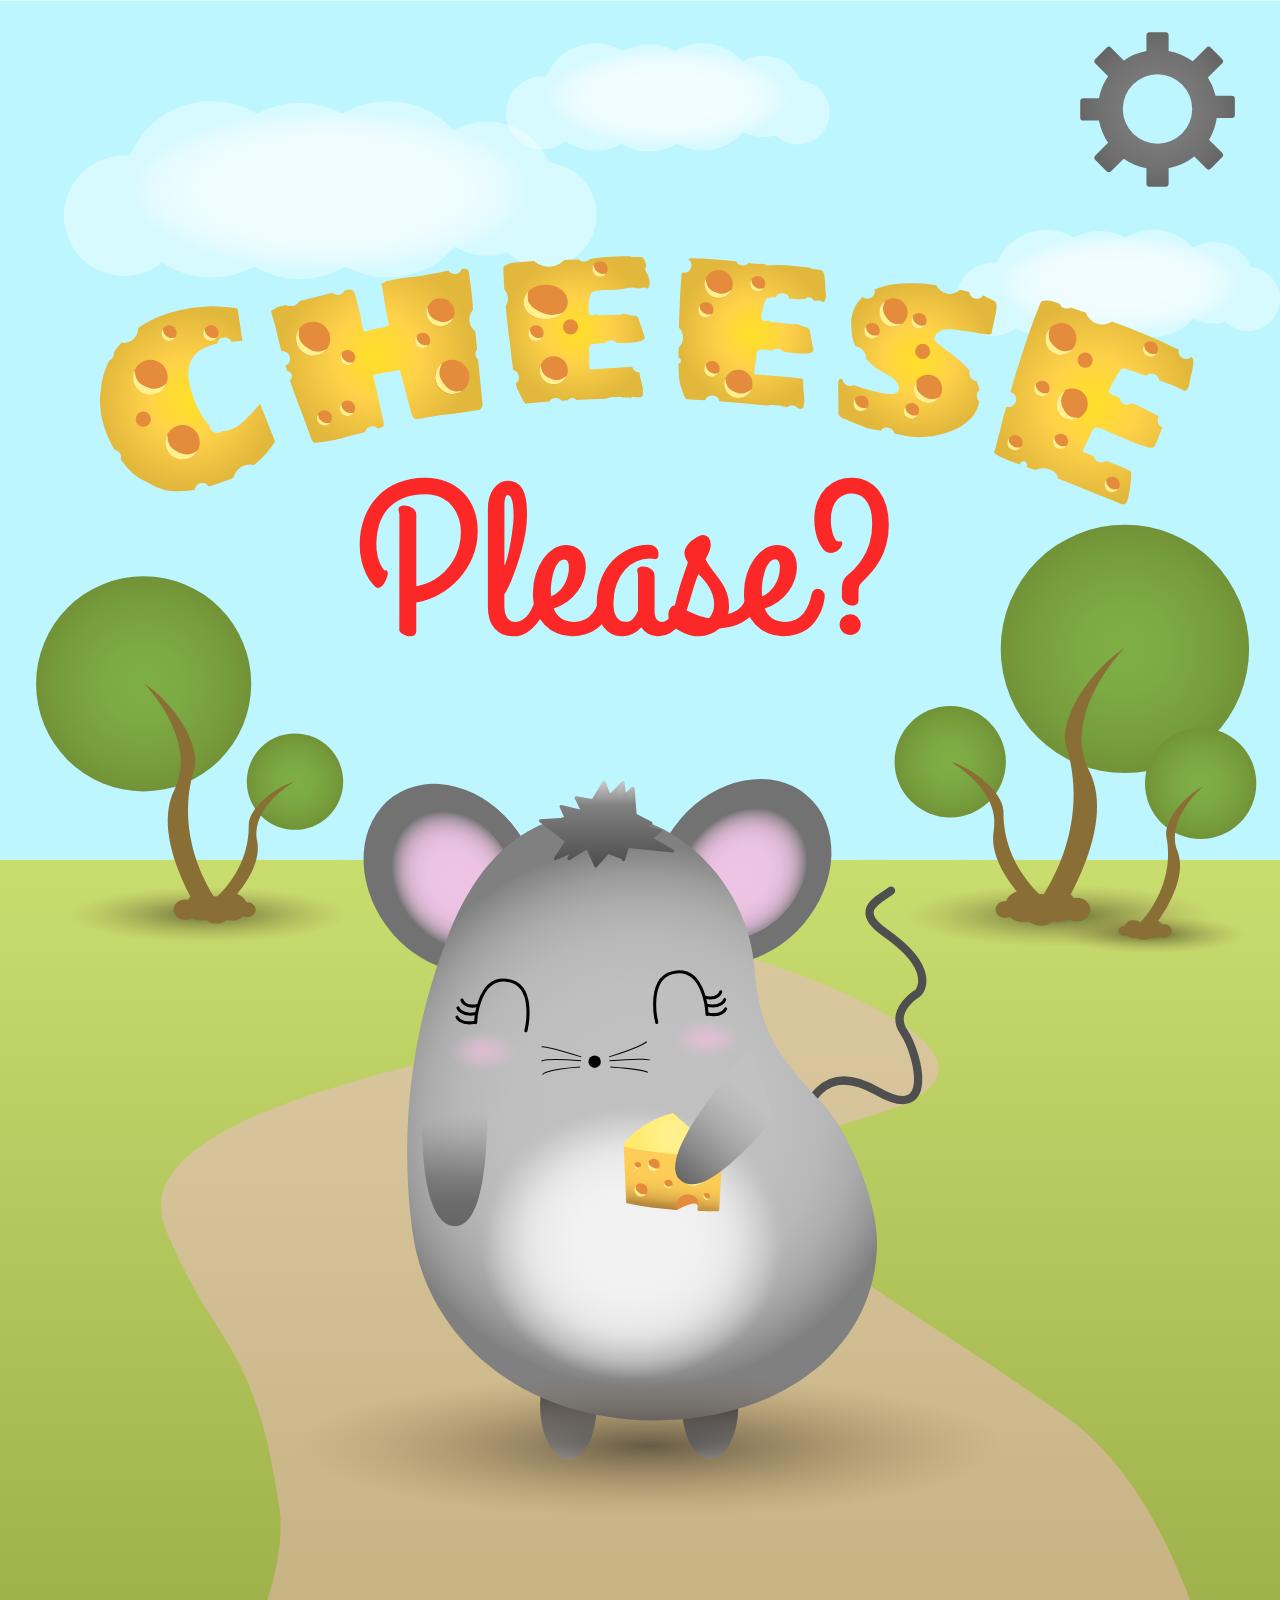
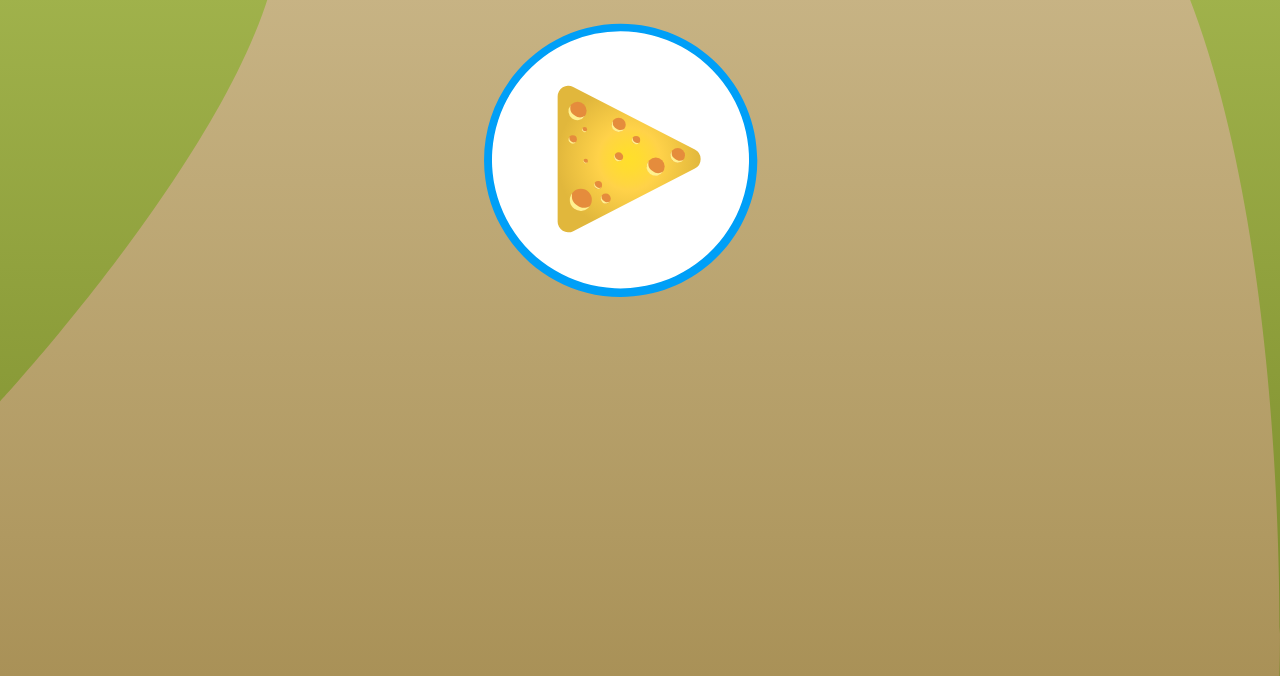
==== commit d4c080eb: "animation spil" ====
--- a/index.html
+++ b/index.html
@@ -21,10 +21,46 @@
                 <div id="game_elements">
 
 
-                    <div id="element1" class="type2 box1"></div>
-                    <div id="element2" class="type2 box6"></div>
-                    <div id="element3" class="type2 box8"></div>
 
+
+
+
+                    <div id="box1">
+                        <div id="element1" class="type2 position1"></div>
+                    </div>
+
+                    <div id="box2">
+                        <div id="element2" class="type2 position2"></div>
+                    </div>
+
+                    <div id="box3">
+                        <div id="element3" class="type2 position3"></div>
+                    </div>
+
+                    <div id="box4">
+                        <div id="element4" class="type1 position4"></div>
+                    </div>
+
+                    <div id="box5">
+                        <div id="element5" class="type2 position5"></div>
+                    </div>
+
+                    <div id="box6">
+                        <div id="element6" class="type2 position6"></div>
+                    </div>
+
+                    <div id="box7">
+                        <div id="element7" class="type2 position7"></div>
+                    </div>
+
+                    <div id="box8">
+                        <div id="element8" class="type1 position8"></div>
+                    </div>
+
+                    <div id="box9">
+                        <div id="element9" class="type2 position9"></div>
+
+                    </div>
 
 
 
--- a/styles.css
+++ b/styles.css
@@ -315,109 +315,136 @@
 
 
 
-/*----  1 ----*/
-
-.box1 {
+/*----  BOX ----*/
+
+#box1 {
     width: 25vw;
     height: 17vw;
     top: 56vw;
     left: 12.5vw;
     overflow: hidden;
-
-}
-
-
-/*----  2 ----*/
-
-.box2 {
+    position: absolute;
+}
+
+#box2 {
     width: 25vw;
     height: 17vw;
     top: 56vw;
     left: 36vw;
     overflow: hidden;
-}
-
-
-
-/*----  3 ----*/
-
-.box3 {
+    position: absolute;
+}
+
+#box3 {
     width: 25vw;
     height: 17vw;
     top: 56vw;
     left: 61vw;
     overflow: hidden;
-}
-
-
-/*----  4 ----*/
-
-.box4 {
-    width: 25vw;
-    height: 17vw;
-    top: 86vw;
+    position: absolute;
+}
+
+#box4 {
+    width: 25vw;
+    height: 17vw;
+    top: 88vw;
     left: 10vw;
     overflow: hidden;
-}
-
-
-/*----  5 ----*/
-
-.box5 {
-    width: 25vw;
-    height: 17vw;
-    top: 86vw;
+    position: absolute;
+}
+
+#box5 {
+    width: 25vw;
+    height: 17vw;
+    top: 88vw;
     left: 37vw;
     overflow: hidden;
-}
-
-
-
-/*----  6 ----*/
-
-.box6 {
-    width: 25vw;
-    height: 17vw;
-    top: 86vw;
+    position: absolute;
+}
+
+#box6 {
+    width: 25vw;
+    height: 17vw;
+    top: 88vw;
     left: 63vw;
     overflow: hidden;
-}
-
-
-
-/*----  7 ----*/
-
-.box7 {
-    width: 25vw;
-    height: 20vw;
-    top: 124vw;
+    position: absolute;
+}
+
+#box7 {
+    width: 25vw;
+    height: 20vw;
+    top: 128vw;
     left: 8vw;
     overflow: hidden;
-}
-
-
-/*----  8 ----*/
-
-.box8 {
-    width: 25vw;
-    height: 20vw;
-    top: 124vw;
+    position: absolute;
+}
+
+#box8 {
+    width: 25vw;
+    height: 20vw;
+    top: 128vw;
     left: 36.5vw;
     overflow: hidden;
-}
-
-
-
-/*----  9 ----*/
-
-.box9 {
-    width: 25vw;
-    height: 20vw;
-    top: 124vw;
+    position: absolute;
+}
+
+#box9 {
+    width: 25vw;
+    height: 20vw;
+    top: 128vw;
     left: 65vw;
     overflow: hidden;
-}
-
+    position: absolute;
+}
+
+
+/*----  POSITION ----*/
+
+.position1 {
+    width: 25vw;
+    height: 17vw;
+}
+
+.position2 {
+    width: 25vw;
+    height: 17vw;
+}
+
+.position3 {
+    width: 25vw;
+    height: 17vw;
+}
+
+.position4 {
+    width: 25vw;
+    height: 17vw;
+}
+
+.position5 {
+    width: 25vw;
+    height: 17vw;
+}
+
+.position6 {
+    width: 25vw;
+    height: 17vw;
+}
+
+.position7 {
+    width: 25vw;
+    height: 20vw;
+}
+
+.position8 {
+    width: 25vw;
+    height: 20vw;
+}
+
+.position9 {
+    width: 25vw;
+    height: 20vw;
+}
 
 
 
